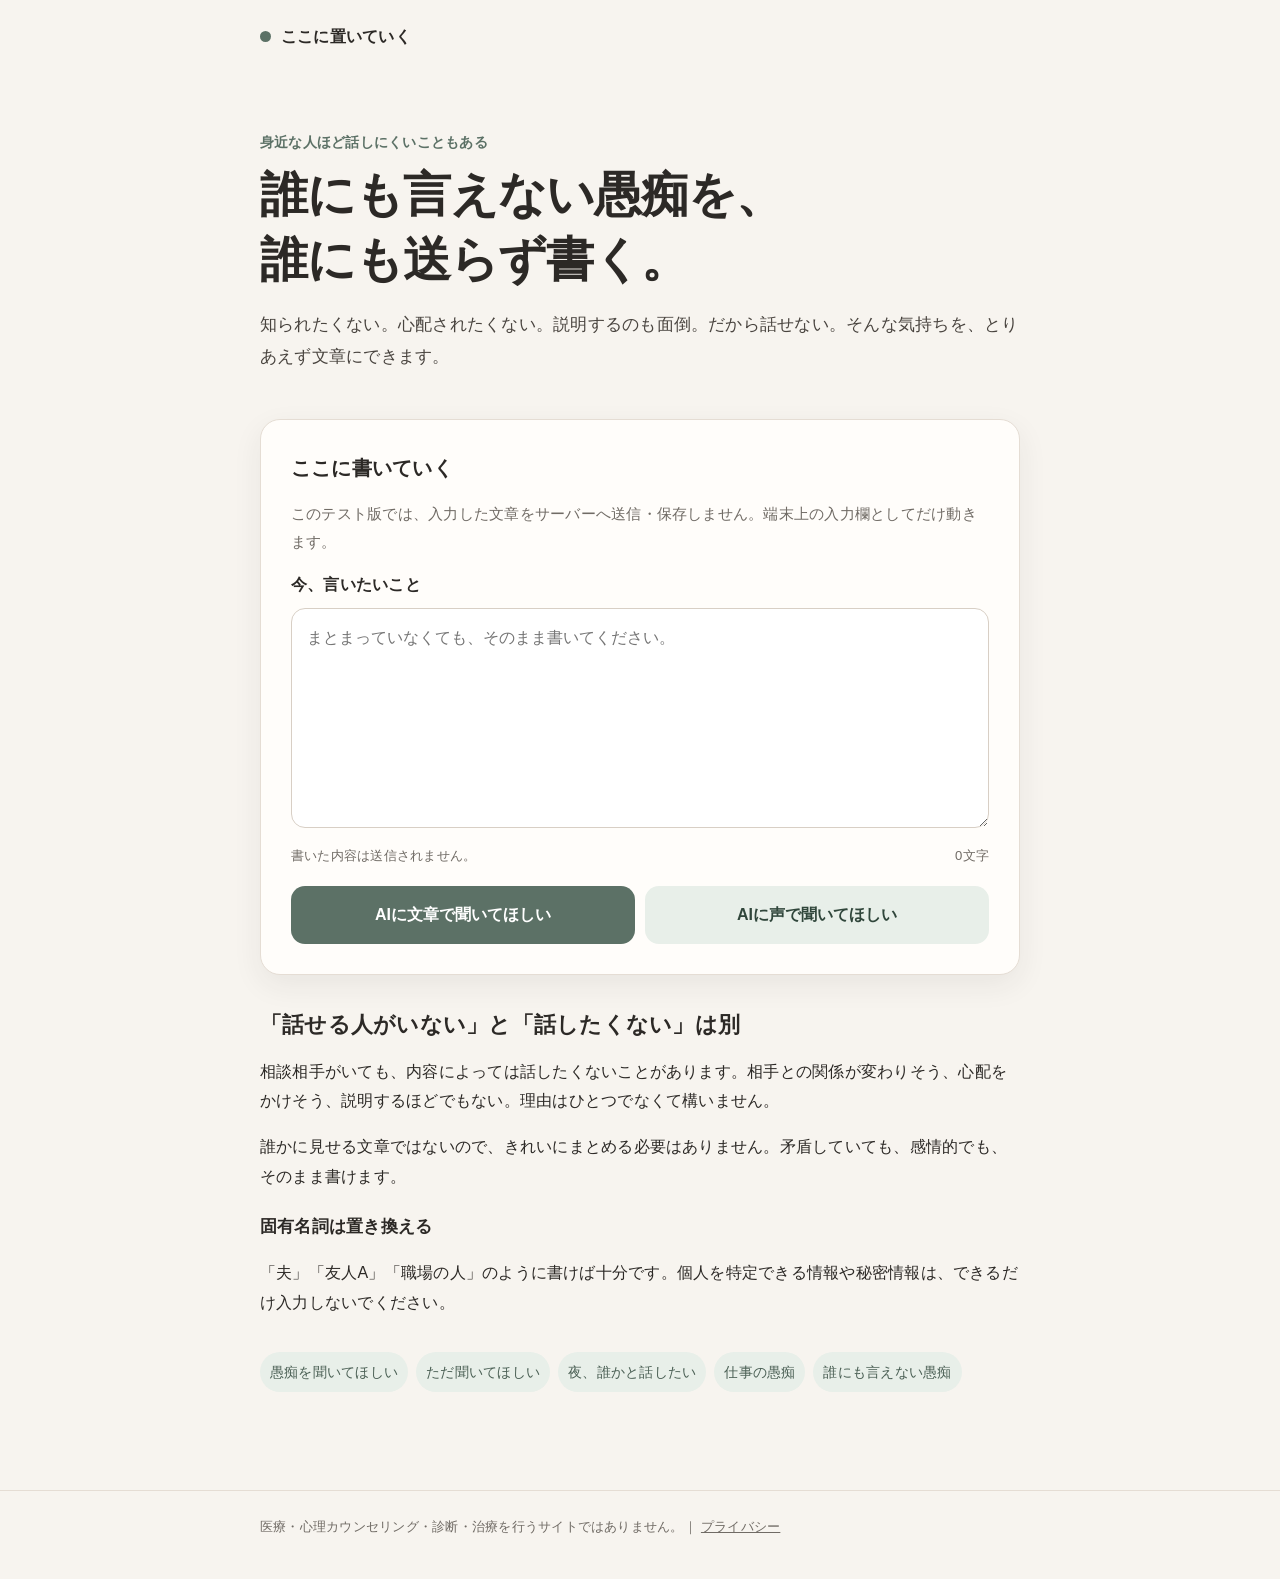
==== darenimo-ienai-guchi.html @ 56436409 "Add SEO page for private complaints" ====
<!doctype html><html lang="ja"><head><meta charset="utf-8"><meta name="viewport" content="width=device-width,initial-scale=1"><title>誰にも言えない愚痴を書き出す｜身近な人には話しにくいとき｜ここに置いていく</title><meta name="description" content="家族や友人にも言いにくい、誰にも言えない愚痴やモヤモヤを、誰にも送らず書き出せるページです。"><link rel="canonical" href="https://chapinegi.github.io/kokoni-oku-test/darenimo-ienai-guchi.html"><meta name="robots" content="index,follow"><link rel="stylesheet" href="assets/styles.css"></head><body><header class="site-header"><div class="wrap"><a class="brand" href="./"><span class="brand-mark"></span>ここに置いていく</a></div></header><main><div class="wrap"><section class="hero"><p class="eyebrow">身近な人ほど話しにくいこともある</p><h1>誰にも言えない愚痴を、<br>誰にも送らず書く。</h1><p class="lead">知られたくない。心配されたくない。説明するのも面倒。だから話せない。そんな気持ちを、とりあえず文章にできます。</p></section><section class="paper write-box"><h2>ここに書いていく</h2><p class="muted">このテスト版では、入力した文章をサーバーへ送信・保存しません。端末上の入力欄としてだけ動きます。</p><label for="story">今、言いたいこと</label><textarea id="story" data-listen-text placeholder="まとまっていなくても、そのまま書いてください。"></textarea><div class="counter"><span class="smallprint">書いた内容は送信されません。</span><span class="smallprint" data-char-count>0文字</span></div><div class="crisis" data-crisis-notice><strong>もし今、自分を傷つける危険があるなら</strong>このページだけで抱えず、緊急時は119番へ。厚生労働省の公的な相談窓口も利用できます。<br><a href="https://www.mhlw.go.jp/stf/seisakunitsuite/bunya/hukushi_kaigo/seikatsuhogo/jisatsu/kokoro_dial.html" rel="noopener noreferrer">厚生労働省の相談窓口を見る</a></div><div class="actions"><button class="button primary" type="button" data-interest="text">AIに文章で聞いてほしい</button><button class="button secondary" type="button" data-interest="voice">AIに声で聞いてほしい</button></div><div class="notice" data-preparing-notice>現在、聞き手機能はテスト準備中です。入力した文章は送信されていません。</div></section><section class="section"><h2>「話せる人がいない」と「話したくない」は別</h2><p>相談相手がいても、内容によっては話したくないことがあります。相手との関係が変わりそう、心配をかけそう、説明するほどでもない。理由はひとつでなくて構いません。</p><p>誰かに見せる文章ではないので、きれいにまとめる必要はありません。矛盾していても、感情的でも、そのまま書けます。</p><h3>固有名詞は置き換える</h3><p>「夫」「友人A」「職場の人」のように書けば十分です。個人を特定できる情報や秘密情報は、できるだけ入力しないでください。</p></section><nav class="nav-links"><a href="guchi-wo-kiite-hoshii.html">愚痴を聞いてほしい</a><a href="tada-kiite-hoshii.html">ただ聞いてほしい</a><a href="yoru-darekato-hanashitai.html">夜、誰かと話したい</a><a href="shigoto-no-guchi.html">仕事の愚痴</a><a href="darenimo-ienai-guchi.html">誰にも言えない愚痴</a></nav></div></main><footer class="site-footer"><div class="wrap">医療・心理カウンセリング・診断・治療を行うサイトではありません。｜ <a href="privacy.html">プライバシー</a></div></footer><script src="assets/app.js" defer></script></body></html>
---- assets/styles.css ----
:root{--bg:#f7f4ef;--paper:#fffdfa;--text:#2c2926;--muted:#706b65;--line:#e5ddd4;--accent:#5c7166;--accent2:#e8efe9;--warn:#fff5e8;--warnline:#e5b46b;--shadow:0 10px 30px rgba(47,42,37,.07)}
*{box-sizing:border-box}html{scroll-behavior:smooth}body{margin:0;background:var(--bg);color:var(--text);font-family:-apple-system,BlinkMacSystemFont,"Hiragino Kaku Gothic ProN","Hiragino Sans","Yu Gothic",Meiryo,sans-serif;line-height:1.85;letter-spacing:.015em}.wrap{width:min(760px,calc(100% - 32px));margin:0 auto}.site-header{padding:22px 0 10px}.brand{display:inline-flex;align-items:center;gap:10px;color:var(--text);text-decoration:none;font-weight:700}.brand-mark{width:11px;height:11px;border-radius:50%;background:var(--accent)}main{padding:14px 0 70px}.hero{padding:34px 0 22px}.eyebrow{font-size:.85rem;color:var(--accent);font-weight:700;margin:0 0 8px}.hero h1{font-size:clamp(1.9rem,7vw,3rem);line-height:1.35;letter-spacing:-.02em;margin:0 0 16px}.lead{font-size:1.08rem;color:#49443f;margin:0}.paper{background:var(--paper);border:1px solid var(--line);border-radius:20px;padding:24px;box-shadow:var(--shadow);margin:24px 0}.paper h2{font-size:1.25rem;margin:0 0 10px}.paper p:first-child{margin-top:0}.muted{color:var(--muted);font-size:.92rem}.write-box label{display:block;font-weight:700;margin-bottom:8px}.write-box textarea{width:100%;min-height:220px;resize:vertical;border:1px solid #d8cfc5;border-radius:14px;background:#fff;padding:15px;font:inherit;line-height:1.75;color:var(--text);outline:none}.write-box textarea:focus{border-color:#8aa095;box-shadow:0 0 0 3px rgba(92,113,102,.12)}.counter{display:flex;justify-content:space-between;gap:12px;margin-top:6px}.actions{display:grid;grid-template-columns:1fr;gap:10px;margin-top:18px}.button{appearance:none;border:0;border-radius:14px;padding:14px 16px;font:inherit;font-weight:700;cursor:pointer;text-align:center}.primary{background:var(--accent);color:#fff}.secondary{background:var(--accent2);color:#30463b}.button:disabled{opacity:.5;cursor:not-allowed}.notice{display:none;margin-top:16px;padding:14px 16px;border-radius:12px;background:#f2f1ee;color:#4e4a45}.notice.show{display:block}.crisis{display:none;margin:16px 0;padding:16px;border:1px solid var(--warnline);background:var(--warn);border-radius:14px}.crisis.show{display:block}.crisis strong{display:block;margin-bottom:5px}.crisis a{color:#704d20}.grid{display:grid;grid-template-columns:1fr;gap:12px}.card{display:block;background:var(--paper);border:1px solid var(--line);border-radius:16px;padding:18px;color:var(--text);text-decoration:none}.card:hover{border-color:#bfb1a3}.card strong{display:block;margin-bottom:2px}.card span{color:var(--muted);font-size:.9rem}.section{margin:34px 0}.section h2{font-size:1.35rem;line-height:1.5;margin-bottom:10px}.section h3{font-size:1.05rem;margin:20px 0 4px}.list{padding-left:1.2em}.nav-links{display:flex;flex-wrap:wrap;gap:8px;margin:28px 0}.nav-links a{font-size:.88rem;color:#4a5f54;background:#e8efe9;padding:7px 10px;border-radius:999px;text-decoration:none}.site-footer{border-top:1px solid var(--line);padding:24px 0 40px;color:var(--muted);font-size:.84rem}.site-footer a{color:inherit}.smallprint{font-size:.82rem;color:var(--muted)}.divider{height:1px;background:var(--line);margin:24px 0}@media(min-width:640px){.paper{padding:30px}.actions{grid-template-columns:1fr 1fr}.grid{grid-template-columns:1fr 1fr}.hero{padding-top:54px}}
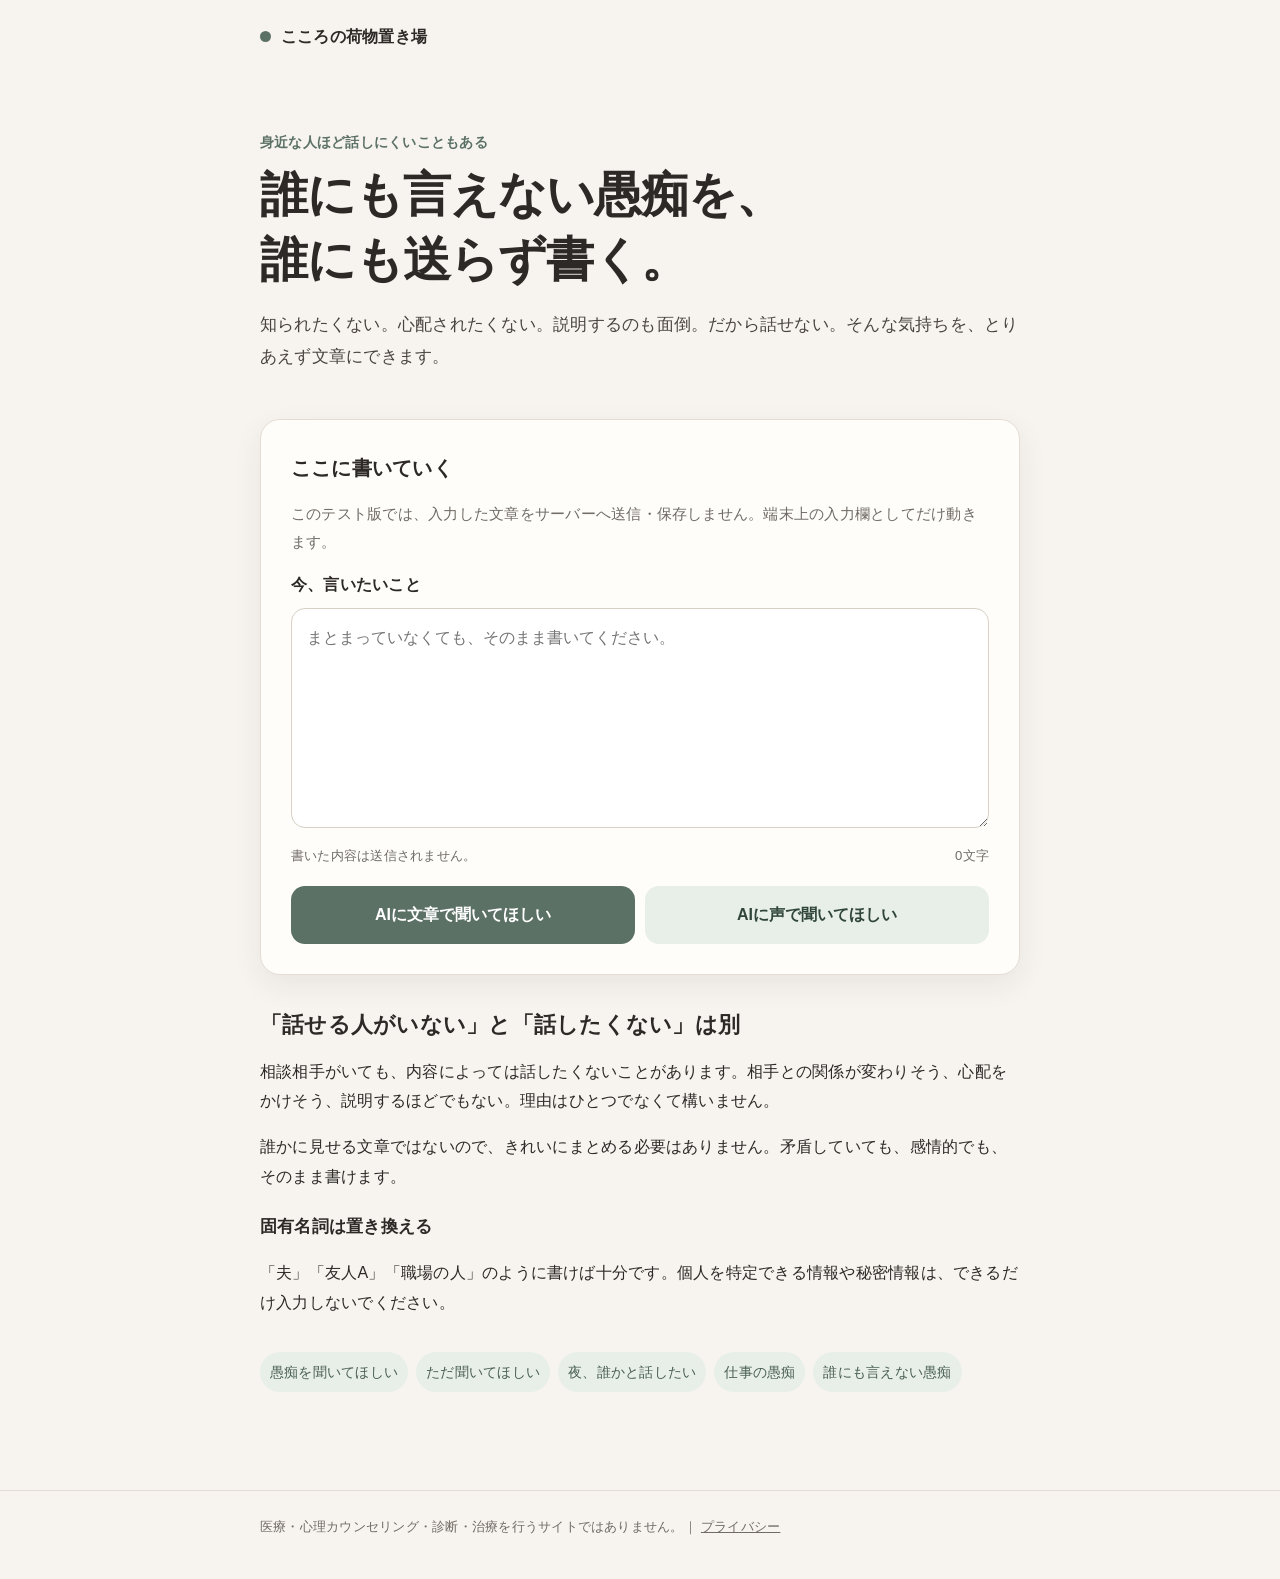
==== commit 082e17ba: "誰にも言えない愚痴ページのサイト名を更新" ====
--- a/darenimo-ienai-guchi.html
+++ b/darenimo-ienai-guchi.html
@@ -1 +1 @@
-<!doctype html><html lang="ja"><head><meta charset="utf-8"><meta name="viewport" content="width=device-width,initial-scale=1"><title>誰にも言えない愚痴を書き出す｜身近な人には話しにくいとき｜ここに置いていく</title><meta name="description" content="家族や友人にも言いにくい、誰にも言えない愚痴やモヤモヤを、誰にも送らず書き出せるページです。"><link rel="canonical" href="https://chapinegi.github.io/kokoni-oku-test/darenimo-ienai-guchi.html"><meta name="robots" content="index,follow"><link rel="stylesheet" href="assets/styles.css"></head><body><header class="site-header"><div class="wrap"><a class="brand" href="./"><span class="brand-mark"></span>ここに置いていく</a></div></header><main><div class="wrap"><section class="hero"><p class="eyebrow">身近な人ほど話しにくいこともある</p><h1>誰にも言えない愚痴を、<br>誰にも送らず書く。</h1><p class="lead">知られたくない。心配されたくない。説明するのも面倒。だから話せない。そんな気持ちを、とりあえず文章にできます。</p></section><section class="paper write-box"><h2>ここに書いていく</h2><p class="muted">このテスト版では、入力した文章をサーバーへ送信・保存しません。端末上の入力欄としてだけ動きます。</p><label for="story">今、言いたいこと</label><textarea id="story" data-listen-text placeholder="まとまっていなくても、そのまま書いてください。"></textarea><div class="counter"><span class="smallprint">書いた内容は送信されません。</span><span class="smallprint" data-char-count>0文字</span></div><div class="crisis" data-crisis-notice><strong>もし今、自分を傷つける危険があるなら</strong>このページだけで抱えず、緊急時は119番へ。厚生労働省の公的な相談窓口も利用できます。<br><a href="https://www.mhlw.go.jp/stf/seisakunitsuite/bunya/hukushi_kaigo/seikatsuhogo/jisatsu/kokoro_dial.html" rel="noopener noreferrer">厚生労働省の相談窓口を見る</a></div><div class="actions"><button class="button primary" type="button" data-interest="text">AIに文章で聞いてほしい</button><button class="button secondary" type="button" data-interest="voice">AIに声で聞いてほしい</button></div><div class="notice" data-preparing-notice>現在、聞き手機能はテスト準備中です。入力した文章は送信されていません。</div></section><section class="section"><h2>「話せる人がいない」と「話したくない」は別</h2><p>相談相手がいても、内容によっては話したくないことがあります。相手との関係が変わりそう、心配をかけそう、説明するほどでもない。理由はひとつでなくて構いません。</p><p>誰かに見せる文章ではないので、きれいにまとめる必要はありません。矛盾していても、感情的でも、そのまま書けます。</p><h3>固有名詞は置き換える</h3><p>「夫」「友人A」「職場の人」のように書けば十分です。個人を特定できる情報や秘密情報は、できるだけ入力しないでください。</p></section><nav class="nav-links"><a href="guchi-wo-kiite-hoshii.html">愚痴を聞いてほしい</a><a href="tada-kiite-hoshii.html">ただ聞いてほしい</a><a href="yoru-darekato-hanashitai.html">夜、誰かと話したい</a><a href="shigoto-no-guchi.html">仕事の愚痴</a><a href="darenimo-ienai-guchi.html">誰にも言えない愚痴</a></nav></div></main><footer class="site-footer"><div class="wrap">医療・心理カウンセリング・診断・治療を行うサイトではありません。｜ <a href="privacy.html">プライバシー</a></div></footer><script src="assets/app.js" defer></script></body></html>
+<!doctype html><html lang="ja"><head><meta charset="utf-8"><meta name="viewport" content="width=device-width,initial-scale=1"><title>誰にも言えない愚痴を書き出す｜身近な人には話しにくいとき｜こころの荷物置き場</title><meta name="description" content="家族や友人にも言いにくい、誰にも言えない愚痴やモヤモヤを、誰にも送らず書き出せるページです。"><link rel="canonical" href="https://chapinegi.github.io/kokoni-oku-test/darenimo-ienai-guchi.html"><meta name="robots" content="index,follow"><link rel="stylesheet" href="assets/styles.css"></head><body><header class="site-header"><div class="wrap"><a class="brand" href="./"><span class="brand-mark"></span>こころの荷物置き場</a></div></header><main><div class="wrap"><section class="hero"><p class="eyebrow">身近な人ほど話しにくいこともある</p><h1>誰にも言えない愚痴を、<br>誰にも送らず書く。</h1><p class="lead">知られたくない。心配されたくない。説明するのも面倒。だから話せない。そんな気持ちを、とりあえず文章にできます。</p></section><section class="paper write-box"><h2>ここに書いていく</h2><p class="muted">このテスト版では、入力した文章をサーバーへ送信・保存しません。端末上の入力欄としてだけ動きます。</p><label for="story">今、言いたいこと</label><textarea id="story" data-listen-text placeholder="まとまっていなくても、そのまま書いてください。"></textarea><div class="counter"><span class="smallprint">書いた内容は送信されません。</span><span class="smallprint" data-char-count>0文字</span></div><div class="crisis" data-crisis-notice><strong>もし今、自分を傷つける危険があるなら</strong>このページだけで抱えず、緊急時は119番へ。厚生労働省の公的な相談窓口も利用できます。<br><a href="https://www.mhlw.go.jp/stf/seisakunitsuite/bunya/hukushi_kaigo/seikatsuhogo/jisatsu/kokoro_dial.html" rel="noopener noreferrer">厚生労働省の相談窓口を見る</a></div><div class="actions"><button class="button primary" type="button" data-interest="text">AIに文章で聞いてほしい</button><button class="button secondary" type="button" data-interest="voice">AIに声で聞いてほしい</button></div><div class="notice" data-preparing-notice>現在、聞き手機能はテスト準備中です。入力した文章は送信されていません。</div></section><section class="section"><h2>「話せる人がいない」と「話したくない」は別</h2><p>相談相手がいても、内容によっては話したくないことがあります。相手との関係が変わりそう、心配をかけそう、説明するほどでもない。理由はひとつでなくて構いません。</p><p>誰かに見せる文章ではないので、きれいにまとめる必要はありません。矛盾していても、感情的でも、そのまま書けます。</p><h3>固有名詞は置き換える</h3><p>「夫」「友人A」「職場の人」のように書けば十分です。個人を特定できる情報や秘密情報は、できるだけ入力しないでください。</p></section><nav class="nav-links"><a href="guchi-wo-kiite-hoshii.html">愚痴を聞いてほしい</a><a href="tada-kiite-hoshii.html">ただ聞いてほしい</a><a href="yoru-darekato-hanashitai.html">夜、誰かと話したい</a><a href="shigoto-no-guchi.html">仕事の愚痴</a><a href="darenimo-ienai-guchi.html">誰にも言えない愚痴</a></nav></div></main><footer class="site-footer"><div class="wrap">医療・心理カウンセリング・診断・治療を行うサイトではありません。｜ <a href="privacy.html">プライバシー</a></div></footer><script src="assets/app.js" defer></script></body></html>
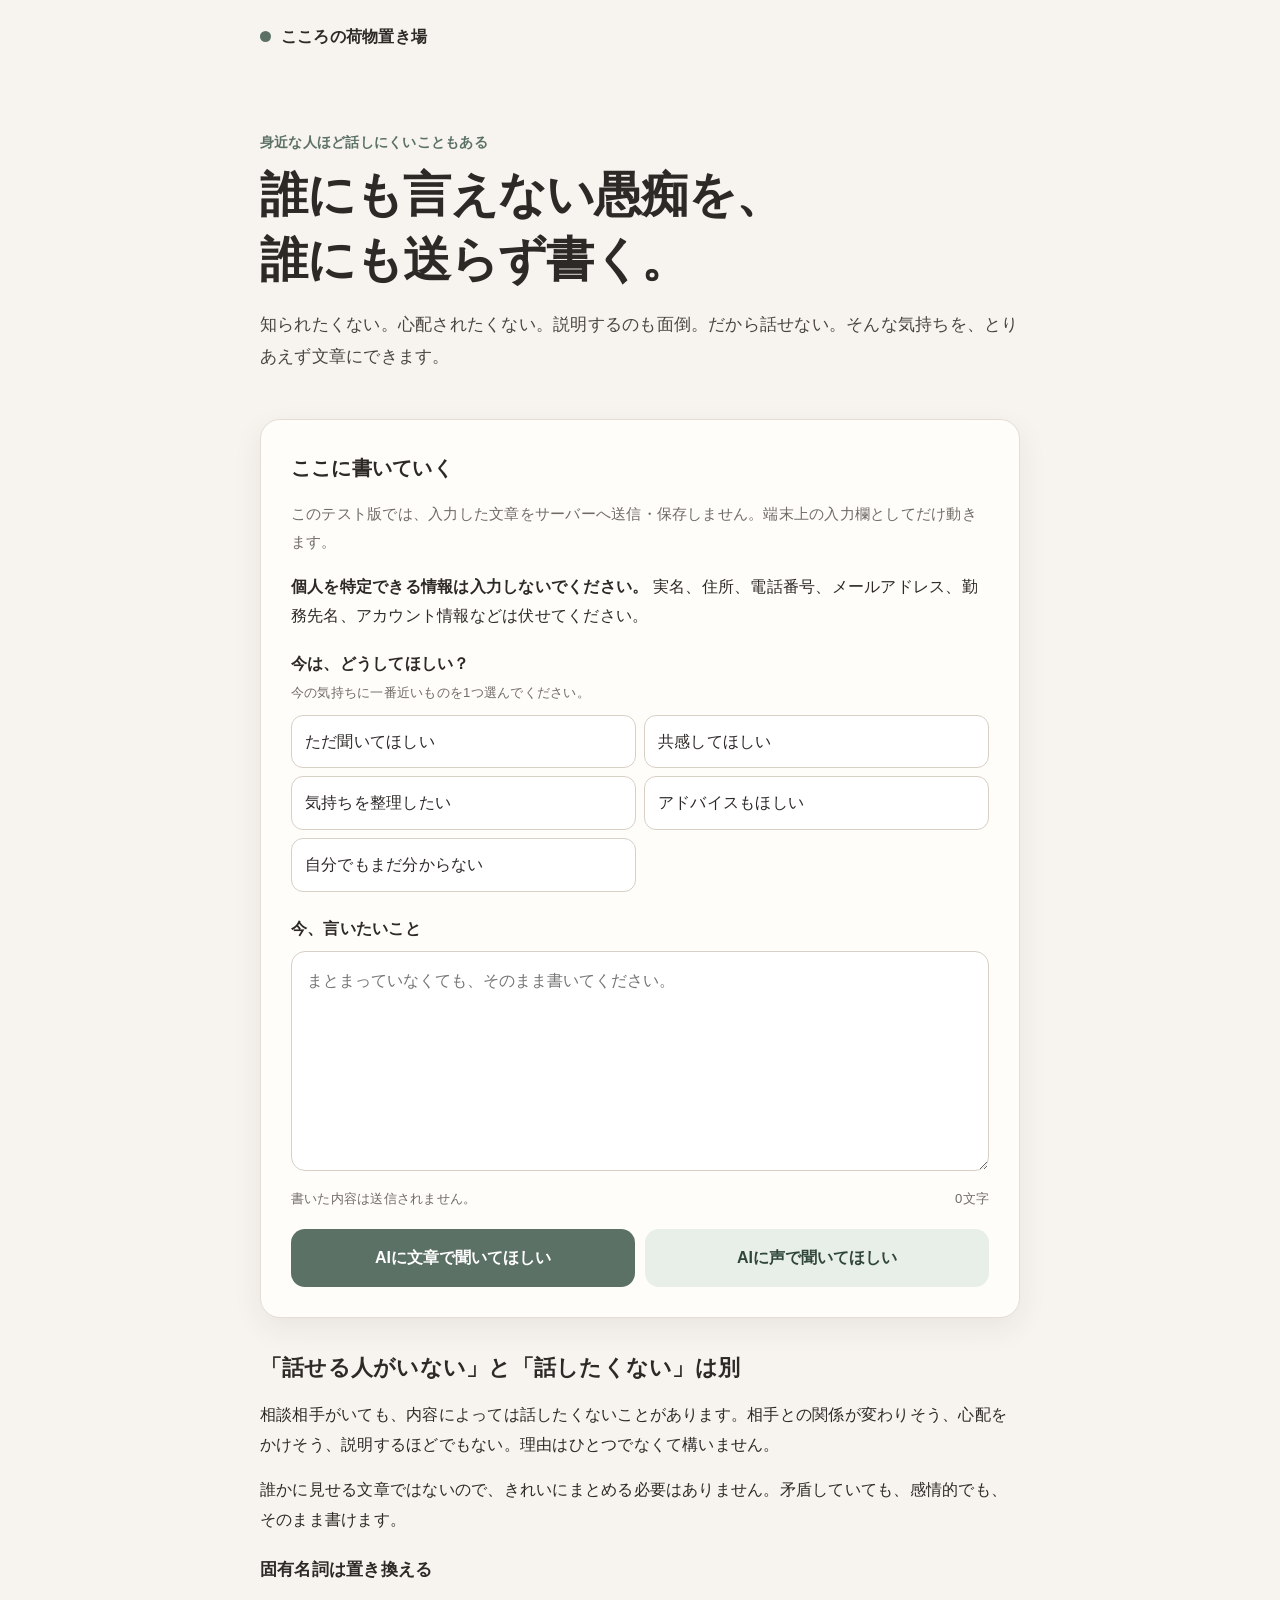
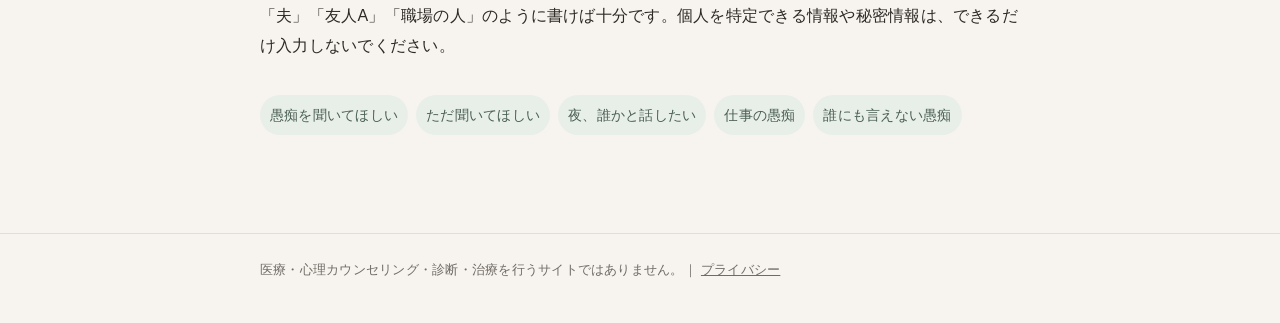
==== commit e198c79b: "セキュリティ強化: darenimo-ienai-guchi.html" ====
--- a/darenimo-ienai-guchi.html
+++ b/darenimo-ienai-guchi.html
@@ -1 +1 @@
-<!doctype html><html lang="ja"><head><meta charset="utf-8"><meta name="viewport" content="width=device-width,initial-scale=1"><title>誰にも言えない愚痴を書き出す｜身近な人には話しにくいとき｜こころの荷物置き場</title><meta name="description" content="家族や友人にも言いにくい、誰にも言えない愚痴やモヤモヤを、誰にも送らず書き出せるページです。"><link rel="canonical" href="https://chapinegi.github.io/kokoni-oku-test/darenimo-ienai-guchi.html"><meta name="robots" content="index,follow"><link rel="stylesheet" href="assets/styles.css"></head><body><header class="site-header"><div class="wrap"><a class="brand" href="./"><span class="brand-mark"></span>こころの荷物置き場</a></div></header><main><div class="wrap"><section class="hero"><p class="eyebrow">身近な人ほど話しにくいこともある</p><h1>誰にも言えない愚痴を、<br>誰にも送らず書く。</h1><p class="lead">知られたくない。心配されたくない。説明するのも面倒。だから話せない。そんな気持ちを、とりあえず文章にできます。</p></section><section class="paper write-box"><h2>ここに書いていく</h2><p class="muted">このテスト版では、入力した文章をサーバーへ送信・保存しません。端末上の入力欄としてだけ動きます。</p><label for="story">今、言いたいこと</label><textarea id="story" data-listen-text placeholder="まとまっていなくても、そのまま書いてください。"></textarea><div class="counter"><span class="smallprint">書いた内容は送信されません。</span><span class="smallprint" data-char-count>0文字</span></div><div class="crisis" data-crisis-notice><strong>もし今、自分を傷つける危険があるなら</strong>このページだけで抱えず、緊急時は119番へ。厚生労働省の公的な相談窓口も利用できます。<br><a href="https://www.mhlw.go.jp/stf/seisakunitsuite/bunya/hukushi_kaigo/seikatsuhogo/jisatsu/kokoro_dial.html" rel="noopener noreferrer">厚生労働省の相談窓口を見る</a></div><div class="actions"><button class="button primary" type="button" data-interest="text">AIに文章で聞いてほしい</button><button class="button secondary" type="button" data-interest="voice">AIに声で聞いてほしい</button></div><div class="notice" data-preparing-notice>現在、聞き手機能はテスト準備中です。入力した文章は送信されていません。</div></section><section class="section"><h2>「話せる人がいない」と「話したくない」は別</h2><p>相談相手がいても、内容によっては話したくないことがあります。相手との関係が変わりそう、心配をかけそう、説明するほどでもない。理由はひとつでなくて構いません。</p><p>誰かに見せる文章ではないので、きれいにまとめる必要はありません。矛盾していても、感情的でも、そのまま書けます。</p><h3>固有名詞は置き換える</h3><p>「夫」「友人A」「職場の人」のように書けば十分です。個人を特定できる情報や秘密情報は、できるだけ入力しないでください。</p></section><nav class="nav-links"><a href="guchi-wo-kiite-hoshii.html">愚痴を聞いてほしい</a><a href="tada-kiite-hoshii.html">ただ聞いてほしい</a><a href="yoru-darekato-hanashitai.html">夜、誰かと話したい</a><a href="shigoto-no-guchi.html">仕事の愚痴</a><a href="darenimo-ienai-guchi.html">誰にも言えない愚痴</a></nav></div></main><footer class="site-footer"><div class="wrap">医療・心理カウンセリング・診断・治療を行うサイトではありません。｜ <a href="privacy.html">プライバシー</a></div></footer><script src="assets/app.js" defer></script></body></html>
+<!doctype html><html lang="ja"><head><meta charset="utf-8"><meta name="viewport" content="width=device-width,initial-scale=1"><meta http-equiv="Content-Security-Policy" content="default-src 'self'; script-src 'self' https://www.googletagmanager.com; connect-src 'self' https://www.google-analytics.com https://*.google-analytics.com https://www.googletagmanager.com https://*.googletagmanager.com; img-src 'self' data: https://www.google-analytics.com https://*.google-analytics.com https://www.googletagmanager.com; style-src 'self'; font-src 'self'; object-src 'none'; base-uri 'self'; form-action 'self'; frame-src 'none'; upgrade-insecure-requests"><meta name="referrer" content="strict-origin-when-cross-origin"><title>誰にも言えない愚痴を書き出す｜身近な人には話しにくいとき｜こころの荷物置き場</title><meta name="description" content="家族や友人にも言いにくい、誰にも言えない愚痴やモヤモヤを、誰にも送らず書き出せるページです。"><link rel="canonical" href="https://chapinegi.github.io/kokoni-oku-test/darenimo-ienai-guchi.html"><meta name="robots" content="index,follow"><link rel="stylesheet" href="assets/styles.css"></head><body><header class="site-header"><div class="wrap"><a class="brand" href="./"><span class="brand-mark"></span>こころの荷物置き場</a></div></header><main><div class="wrap"><section class="hero"><p class="eyebrow">身近な人ほど話しにくいこともある</p><h1>誰にも言えない愚痴を、<br>誰にも送らず書く。</h1><p class="lead">知られたくない。心配されたくない。説明するのも面倒。だから話せない。そんな気持ちを、とりあえず文章にできます。</p></section><section class="paper write-box"><h2>ここに書いていく</h2><p class="muted">このテスト版では、入力した文章をサーバーへ送信・保存しません。端末上の入力欄としてだけ動きます。</p><p class="privacy-note"><strong>個人を特定できる情報は入力しないでください。</strong> 実名、住所、電話番号、メールアドレス、勤務先名、アカウント情報などは伏せてください。</p><label for="story">今、言いたいこと</label><textarea id="story" data-listen-text autocomplete="off" autocorrect="off" autocapitalize="sentences" spellcheck="false" placeholder="まとまっていなくても、そのまま書いてください。"></textarea><div class="counter"><span class="smallprint">書いた内容は送信されません。</span><span class="smallprint" data-char-count>0文字</span></div><div class="crisis" data-crisis-notice><strong>もし今、自分を傷つける危険があるなら</strong>このページだけで抱えず、緊急時は119番へ。厚生労働省の公的な相談窓口も利用できます。<br><a href="https://www.mhlw.go.jp/stf/seisakunitsuite/bunya/hukushi_kaigo/seikatsuhogo/jisatsu/kokoro_dial.html" rel="noopener noreferrer">厚生労働省の相談窓口を見る</a></div><div class="actions"><button class="button primary" type="button" data-interest="text">AIに文章で聞いてほしい</button><button class="button secondary" type="button" data-interest="voice">AIに声で聞いてほしい</button></div><div class="notice" data-preparing-notice>現在、聞き手機能はテスト準備中です。入力した文章は送信されていません。</div></section><section class="section"><h2>「話せる人がいない」と「話したくない」は別</h2><p>相談相手がいても、内容によっては話したくないことがあります。相手との関係が変わりそう、心配をかけそう、説明するほどでもない。理由はひとつでなくて構いません。</p><p>誰かに見せる文章ではないので、きれいにまとめる必要はありません。矛盾していても、感情的でも、そのまま書けます。</p><h3>固有名詞は置き換える</h3><p>「夫」「友人A」「職場の人」のように書けば十分です。個人を特定できる情報や秘密情報は、できるだけ入力しないでください。</p></section><nav class="nav-links"><a href="guchi-wo-kiite-hoshii.html">愚痴を聞いてほしい</a><a href="tada-kiite-hoshii.html">ただ聞いてほしい</a><a href="yoru-darekato-hanashitai.html">夜、誰かと話したい</a><a href="shigoto-no-guchi.html">仕事の愚痴</a><a href="darenimo-ienai-guchi.html">誰にも言えない愚痴</a></nav></div></main><footer class="site-footer"><div class="wrap">医療・心理カウンセリング・診断・治療を行うサイトではありません。｜ <a href="privacy.html">プライバシー</a></div></footer><script src="assets/app.js" defer></script></body></html>
--- a/assets/styles.css
+++ b/assets/styles.css
@@ -1,2 +1,4 @@
 :root{--bg:#f7f4ef;--paper:#fffdfa;--text:#2c2926;--muted:#706b65;--line:#e5ddd4;--accent:#5c7166;--accent2:#e8efe9;--warn:#fff5e8;--warnline:#e5b46b;--shadow:0 10px 30px rgba(47,42,37,.07)}
-*{box-sizing:border-box}html{scroll-behavior:smooth}body{margin:0;background:var(--bg);color:var(--text);font-family:-apple-system,BlinkMacSystemFont,"Hiragino Kaku Gothic ProN","Hiragino Sans","Yu Gothic",Meiryo,sans-serif;line-height:1.85;letter-spacing:.015em}.wrap{width:min(760px,calc(100% - 32px));margin:0 auto}.site-header{padding:22px 0 10px}.brand{display:inline-flex;align-items:center;gap:10px;color:var(--text);text-decoration:none;font-weight:700}.brand-mark{width:11px;height:11px;border-radius:50%;background:var(--accent)}main{padding:14px 0 70px}.hero{padding:34px 0 22px}.eyebrow{font-size:.85rem;color:var(--accent);font-weight:700;margin:0 0 8px}.hero h1{font-size:clamp(1.9rem,7vw,3rem);line-height:1.35;letter-spacing:-.02em;margin:0 0 16px}.lead{font-size:1.08rem;color:#49443f;margin:0}.paper{background:var(--paper);border:1px solid var(--line);border-radius:20px;padding:24px;box-shadow:var(--shadow);margin:24px 0}.paper h2{font-size:1.25rem;margin:0 0 10px}.paper p:first-child{margin-top:0}.muted{color:var(--muted);font-size:.92rem}.write-box label{display:block;font-weight:700;margin-bottom:8px}.write-box textarea{width:100%;min-height:220px;resize:vertical;border:1px solid #d8cfc5;border-radius:14px;background:#fff;padding:15px;font:inherit;line-height:1.75;color:var(--text);outline:none}.write-box textarea:focus{border-color:#8aa095;box-shadow:0 0 0 3px rgba(92,113,102,.12)}.counter{display:flex;justify-content:space-between;gap:12px;margin-top:6px}.actions{display:grid;grid-template-columns:1fr;gap:10px;margin-top:18px}.button{appearance:none;border:0;border-radius:14px;padding:14px 16px;font:inherit;font-weight:700;cursor:pointer;text-align:center}.primary{background:var(--accent);color:#fff}.secondary{background:var(--accent2);color:#30463b}.button:disabled{opacity:.5;cursor:not-allowed}.notice{display:none;margin-top:16px;padding:14px 16px;border-radius:12px;background:#f2f1ee;color:#4e4a45}.notice.show{display:block}.crisis{display:none;margin:16px 0;padding:16px;border:1px solid var(--warnline);background:var(--warn);border-radius:14px}.crisis.show{display:block}.crisis strong{display:block;margin-bottom:5px}.crisis a{color:#704d20}.grid{display:grid;grid-template-columns:1fr;gap:12px}.card{display:block;background:var(--paper);border:1px solid var(--line);border-radius:16px;padding:18px;color:var(--text);text-decoration:none}.card:hover{border-color:#bfb1a3}.card strong{display:block;margin-bottom:2px}.card span{color:var(--muted);font-size:.9rem}.section{margin:34px 0}.section h2{font-size:1.35rem;line-height:1.5;margin-bottom:10px}.section h3{font-size:1.05rem;margin:20px 0 4px}.list{padding-left:1.2em}.nav-links{display:flex;flex-wrap:wrap;gap:8px;margin:28px 0}.nav-links a{font-size:.88rem;color:#4a5f54;background:#e8efe9;padding:7px 10px;border-radius:999px;text-decoration:none}.site-footer{border-top:1px solid var(--line);padding:24px 0 40px;color:var(--muted);font-size:.84rem}.site-footer a{color:inherit}.smallprint{font-size:.82rem;color:var(--muted)}.divider{height:1px;background:var(--line);margin:24px 0}@media(min-width:640px){.paper{padding:30px}.actions{grid-template-columns:1fr 1fr}.grid{grid-template-columns:1fr 1fr}.hero{padding-top:54px}}
+*{box-sizing:border-box}html{scroll-behavior:smooth}body{margin:0;background:var(--bg);color:var(--text);font-family:-apple-system,BlinkMacSystemFont,"Hiragino Kaku Gothic ProN","Hiragino Sans","Yu Gothic",Meiryo,sans-serif;line-height:1.85;letter-spacing:.015em}.wrap{width:min(760px,calc(100% - 32px));margin:0 auto}.site-header{padding:22px 0 10px}.brand{display:inline-flex;align-items:center;gap:10px;color:var(--text);text-decoration:none;font-weight:700}.brand-mark{width:11px;height:11px;border-radius:50%;background:var(--accent)}main{padding:14px 0 70px}.hero{padding:34px 0 22px}.eyebrow{font-size:.85rem;color:var(--accent);font-weight:700;margin:0 0 8px}.hero h1{font-size:clamp(1.9rem,7vw,3rem);line-height:1.35;letter-spacing:-.02em;margin:0 0 16px}.lead{font-size:1.08rem;color:#49443f;margin:0}.paper{background:var(--paper);border:1px solid var(--line);border-radius:20px;padding:24px;box-shadow:var(--shadow);margin:24px 0}.paper h2{font-size:1.25rem;margin:0 0 10px}.paper p:first-child{margin-top:0}.muted{color:var(--muted);font-size:.92rem}.write-box label{display:block;font-weight:700;margin-bottom:8px}.write-box textarea{width:100%;min-height:220px;resize:vertical;border:1px solid #d8cfc5;border-radius:14px;background:#fff;padding:15px;font:inherit;line-height:1.75;color:var(--text);outline:none}.write-box textarea:focus{border-color:#8aa095;box-shadow:0 0 0 3px rgba(92,113,102,.12)}.counter{display:flex;justify-content:space-between;gap:12px;margin-top:6px}.actions{display:grid;grid-template-columns:1fr;gap:10px;margin-top:18px}.button{appearance:none;border:0;border-radius:14px;padding:14px 16px;font:inherit;font-weight:700;cursor:pointer;text-align:center}.primary{background:var(--accent);color:#fff}.secondary{background:var(--accent2);color:#30463b}.button:disabled{opacity:.5;cursor:not-allowed}.notice{display:none;margin-top:16px;padding:14px 16px;border-radius:12px;background:#f2f1ee;color:#4e4a45}.notice.show{display:block}.crisis{display:none;margin:16px 0;padding:16px;border:1px solid var(--warnline);background:var(--warn);border-radius:14px}.crisis.show{display:block}.crisis strong{display:block;margin-bottom:5px}.crisis a{color:#704d20}.grid{display:grid;grid-template-columns:1fr;gap:12px}.card{display:block;background:var(--paper);border:1px solid var(--line);border-radius:16px;padding:18px;color:var(--text);text-decoration:none}.card:hover{border-color:#bfb1a3}.card strong{display:block;margin-bottom:2px}.card span{color:var(--muted);font-size:.9rem}.section{margin:34px 0}.section h2{font-size:1.35rem;line-height:1.5;margin-bottom:10px}.section h3{font-size:1.05rem;margin:20px 0 4px}.list{padding-left:1.2em}.nav-links{display:flex;flex-wrap:wrap;gap:8px;margin:28px 0}.nav-links a{font-size:.88rem;color:#4a5f54;background:#e8efe9;padding:7px 10px;border-radius:999px;text-decoration:none}.site-footer{border-top:1px solid var(--line);padding:24px 0 40px;color:var(--muted);font-size:.84rem}.site-footer a{color:inherit}.smallprint{font-size:.82rem;color:var(--muted)}.divider{height:1px;background:var(--line);margin:24px 0}
+.goal-selector{border:0;padding:0;margin:18px 0 22px;min-width:0}.goal-selector legend{font-weight:700;padding:0;margin:0 0 2px}.goal-help{margin:0 0 10px}.goal-options{display:grid;grid-template-columns:1fr;gap:8px}.goal-option{position:relative;margin:0!important;cursor:pointer}.goal-option input{position:absolute;opacity:0;pointer-events:none}.goal-option span{display:block;border:1px solid #d8cfc5;border-radius:12px;background:#fff;padding:11px 13px;font-weight:500;transition:border-color .15s,background .15s,box-shadow .15s}.goal-option input:checked+span{border-color:var(--accent);background:var(--accent2);box-shadow:0 0 0 2px rgba(92,113,102,.08)}.goal-option input:focus-visible+span{outline:2px solid var(--accent);outline-offset:2px}.goal-selector.needs-choice{padding:12px;border:1px solid var(--warnline);border-radius:14px;background:var(--warn)}.goal-required{display:none;margin-top:10px;font-size:.86rem;font-weight:700;color:#7a5421}.goal-required.show{display:block}.end-panel{display:none}.end-panel.show{display:block}.end-panel h3{font-size:1rem;line-height:1.6;margin:20px 0 10px}.rating-group{display:grid;grid-template-columns:repeat(5,1fr);gap:8px}.rating-button,.choice-button{appearance:none;border:1px solid #d8cfc5;background:#fff;color:var(--text);border-radius:12px;padding:11px 8px;font:inherit;cursor:pointer}.rating-button.selected,.choice-button.selected{border-color:var(--accent);background:var(--accent2);font-weight:700}.rating-caption{display:flex;justify-content:space-between;margin:4px 2px 0}.match-options{display:grid;grid-template-columns:1fr;gap:8px}.consent-box{margin-top:24px;padding:18px;border:1px solid var(--line);border-radius:14px;background:#faf8f4}.consent-box h3{margin-top:0}.consent-box p{font-size:.9rem}.compact-actions{margin-top:12px}
+@media(min-width:640px){.paper{padding:30px}.actions{grid-template-columns:1fr 1fr}.grid{grid-template-columns:1fr 1fr}.hero{padding-top:54px}.goal-options{grid-template-columns:1fr 1fr}.match-options{grid-template-columns:repeat(3,1fr)}}
